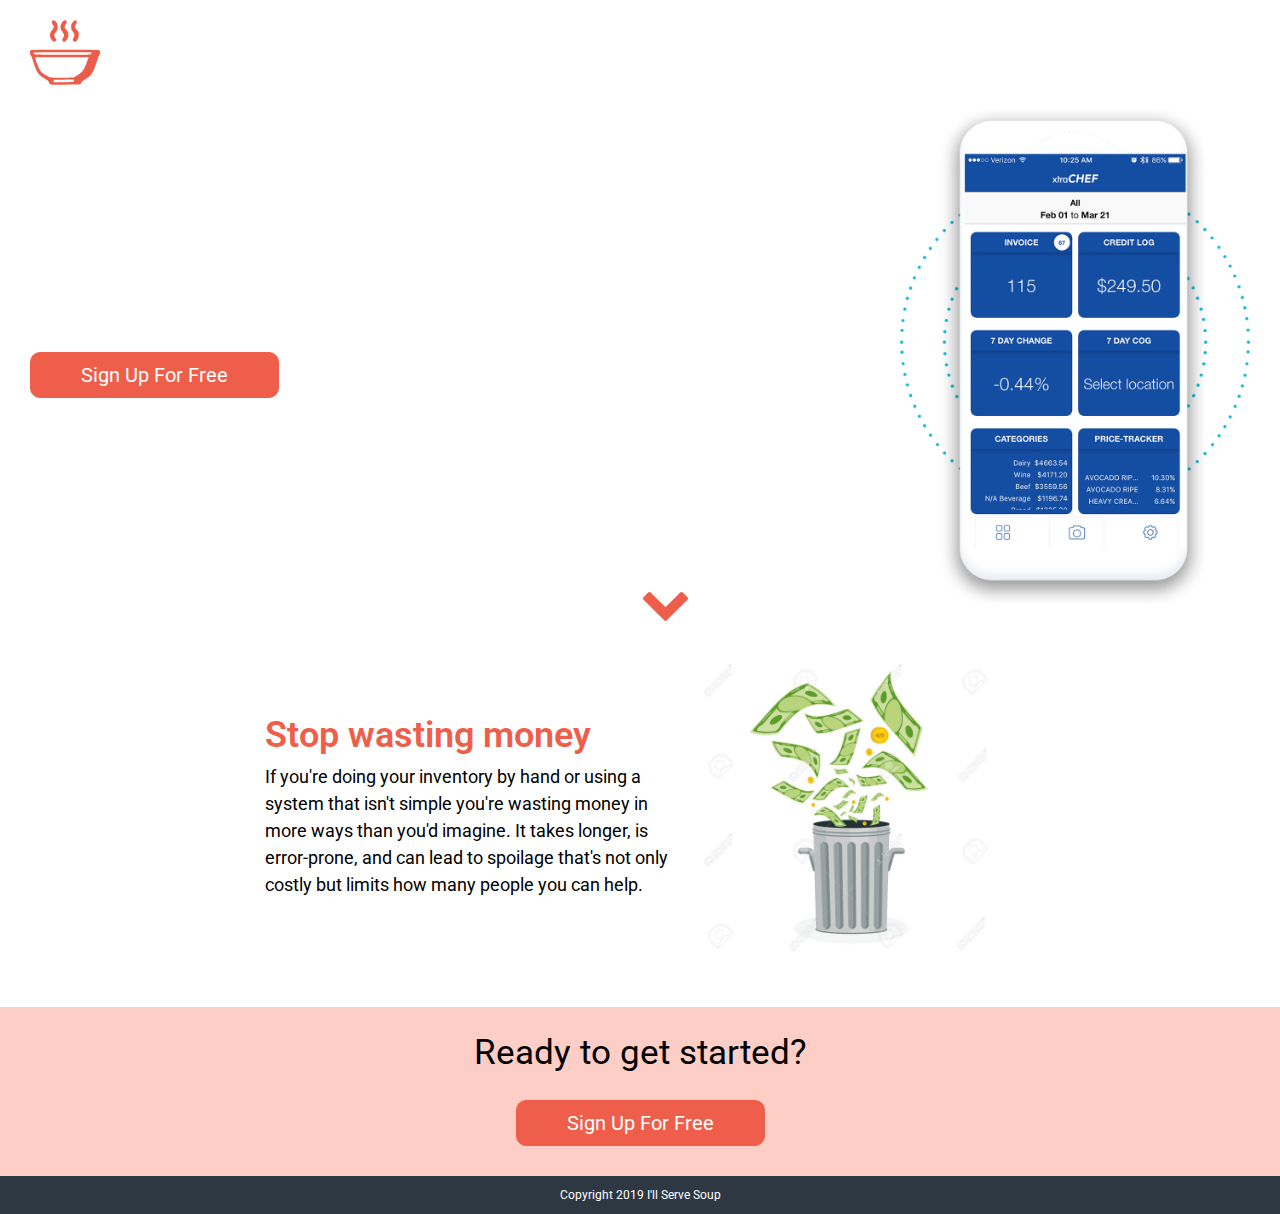
==== volunteer.html @ 3aab84d2 "added back button on volunteer's page" ====
<!DOCTYPE html>

<html lang='en'>
<head>
    <meta charset='utf-8'>
    <meta name='viewport' content="width=device-width, intial-scale=1.0">
    <title>I'll Serve Soup 2 | Volunteers</title>

    <link href="css/index.css" rel="stylesheet">
    <link href="https://fonts.googleapis.com/css?family=Roboto" rel="stylesheet">
    <link rel="stylesheet" href="https://cdnjs.cloudflare.com/ajax/libs/font-awesome/4.7.0/css/font-awesome.min.css">
</head>

<body>
    <div class="container volunteer">

        <!-- Above Fold -->
        <section class='above-fold'>
            <header>
                <div class = 'left'>
                    <div class='logo'>
                            <img src="img/logo.svg" alt="bowl of soup">
                    </div>
            
                    <p>I'll Serve Soup - Volunteers</p>    
                </div>

                <div class = 'right'>
                    <a href = 'index.html'><button button>Back</button></a>
                </div>
            </header>
        
            <section class='hero'>
                <div class='content'>
                    <h1>Looking to volunteer?</h1>
                    
                    <h2>Doing your inventory manually wastes your money, takes a long time, and is never accurate. Digitalizing your inventory is easier than you thought.</h2>
                    
                    <a href='https://ill-serve-soup-2.netlify.com'><button>Sign Up For Free</button></a>  
 
                </div>
                
                <div class='img'>
                    <img src="img/ill-serve-soup-2-mobile.png" alt="preview of our product">
                </div>
            </section>
        </section>

        <!-- Bouncing Arrow -->
        <div class = 'arrow bounce'>
            <a class = 'fa fa-chevron-down' href="#scroll"></a>
        </div>

        <!-- Main Content -->
        <section class='main-content'>
            <div class='how'>
                <div class='first block'>
                    <div class='content'>
                        <h3>Stop wasting money</h3>
                        <p>If you're doing your inventory by hand or using a system that isn't simple you're wasting money in more ways than you'd imagine. It takes longer, is error-prone, and can lead to spoilage that's not only costly but limits how many people you can help.</p>
                    </div>
    
                    <div class="img" id="scroll">
                        <img src="img/money-in-trash.jpg" alt="money going in the trash">
                    </div>
                </div>
            </div>
        </section>

        <!-- CTA -->
        <section class="cta">
            <p>Ready to get started?</p>
            <button>Sign Up For Free</button>
        </section>

        <!-- Footer -->
        <footer>
            <p>Copyright 2019 I'll Serve Soup</p>
        </footer>

    </div>
</body>
</html>
---- css/index.css ----
/* http://meyerweb.com/eric/tools/css/reset/ 
   v2.0 | 20110126
   License: none (public domain)
*/
html,
body,
div,
span,
applet,
object,
iframe,
h1,
h2,
h3,
h4,
h5,
h6,
p,
blockquote,
pre,
a,
abbr,
acronym,
address,
big,
cite,
code,
del,
dfn,
em,
img,
ins,
kbd,
q,
s,
samp,
small,
strike,
strong,
sub,
sup,
tt,
var,
b,
u,
i,
center,
dl,
dt,
dd,
ol,
ul,
li,
fieldset,
form,
label,
legend,
table,
caption,
tbody,
tfoot,
thead,
tr,
th,
td,
article,
aside,
canvas,
details,
embed,
figure,
figcaption,
footer,
header,
hgroup,
menu,
nav,
output,
ruby,
section,
summary,
time,
mark,
audio,
video {
  margin: 0;
  padding: 0;
  border: 0;
  font-size: 100%;
  font: inherit;
  vertical-align: baseline;
}
/* HTML5 display-role reset for older browsers */
article,
aside,
details,
figcaption,
figure,
footer,
header,
hgroup,
menu,
nav,
section {
  display: block;
}
body {
  line-height: 1;
}
ol,
ul {
  list-style: none;
}
blockquote,
q {
  quotes: none;
}
blockquote:before,
blockquote:after,
q:before,
q:after {
  content: '';
  content: none;
}
table {
  border-collapse: collapse;
  border-spacing: 0;
}
* {
  box-sizing: border-box;
  scroll-behavior: smooth;
}
html {
  font-size: 62.5%;
}
h1 {
  font-size: 5rem;
  color: white;
  font-family: Roboto;
}
@media (max-width: 1000px) {
  h1 {
    font-size: 4rem;
  }
}
h2 {
  font-size: 2.5rem;
  font-family: Roboto;
  line-height: 1.5;
}
@media (max-width: 1000px) {
  h2 {
    font-size: 2rem;
  }
}
h3 {
  font-size: 3.6rem;
  font-weight: 600;
  color: #EF5E4A;
  margin-bottom: 10px;
  font-family: Roboto;
}
@media (max-width: 1000px) {
  h3 {
    font-size: 2.88rem;
  }
}
p {
  font-size: 1.8rem;
  line-height: 1.5;
  font-family: Roboto;
}
button {
  font-family: Roboto;
}
.landing-page .above-fold {
  background-image: url("https://i.imgur.com/l6CuvKu.jpg");
}
@media (max-width: 1000px) {
  .landing-page .above-fold {
    height: 530px;
  }
}
@media (max-width: 850px) {
  .landing-page .above-fold {
    height: 830px;
  }
}
.landing-page .above-fold header {
  max-width: 1300px;
  margin: 0 auto;
  display: flex;
  padding: 20px 30px;
  align-items: center;
  justify-content: space-between;
}
@media (max-width: 850px) {
  .landing-page .above-fold header {
    justify-content: center;
  }
}
.landing-page .above-fold header .left {
  display: flex;
  align-items: center;
}
.landing-page .above-fold header .left img {
  width: 70px;
  height: auto;
}
@media (max-width: 1000px) {
  .landing-page .above-fold header .left img {
    width: 50px;
  }
}
@media (max-width: 850px) {
  .landing-page .above-fold header .left img {
    margin-left: 40px;
  }
}
.landing-page .above-fold header .left p {
  color: white;
  margin-left: 20px;
}
@media (max-width: 850px) {
  .landing-page .above-fold header .left p {
    display: none;
  }
}
.landing-page .above-fold header .right button {
  border-radius: 10px;
  color: white;
  background-color: #EF5E4A;
  cursor: pointer;
  border: 1px solid #EF5E4A;
  font-size: 1.4rem;
  border-color: white;
  background: rgba(255, 0, 0, 0);
  padding: 5px 10px;
  margin-right: 95px;
}
@media (max-width: 1000px) {
  .landing-page .above-fold header .right button {
    margin: 0 71px;
  }
}
@media (max-width: 850px) {
  .landing-page .above-fold header .right button {
    margin: 0 40px;
  }
}
.landing-page .above-fold header .right button:focus {
  outline: 0;
}
.landing-page .above-fold .hero {
  max-width: 1300px;
  margin: 0 auto;
  display: flex;
  height: 500px;
  justify-content: space-between;
}
@media (max-width: 1000px) {
  .landing-page .above-fold .hero {
    height: 409px;
  }
}
@media (max-width: 850px) {
  .landing-page .above-fold .hero {
    flex-wrap: wrap;
    overflow: hidden;
    justify-content: center;
    height: 742px;
  }
}
@media (max-width: 600px) {
  .landing-page .above-fold .hero {
    height: 742px;
  }
}
.landing-page .above-fold .hero .content {
  margin: 50px 0 0 30px;
}
@media (max-width: 850px) {
  .landing-page .above-fold .hero .content {
    display: flex;
    justify-content: center;
    flex-wrap: wrap;
    width: 600px;
    margin-left: 0;
    margin: 40px 25px 0 25px;
    text-align: center;
  }
}
.landing-page .above-fold .hero .content h2 {
  color: white;
  margin-top: 30px;
}
.landing-page .above-fold .hero .content button {
  border-radius: 10px;
  color: white;
  background-color: #EF5E4A;
  cursor: pointer;
  border: 1px solid #EF5E4A;
  margin: 40px 0;
  padding: 10px 50px;
  font-size: 2rem;
}
.landing-page .above-fold .hero .content button:hover {
  color: #EF5E4A;
  background-color: white;
}
.landing-page .above-fold .hero .content button:focus {
  outline: 0;
}
.landing-page .above-fold .hero .img {
  max-width: 350px;
  min-width: 350px;
  width: 45%;
  display: flex;
  justify-content: center;
  margin: 0 30px;
}
@media (max-width: 1000px) {
  .landing-page .above-fold .hero .img {
    max-width: 300px;
    min-width: 300px;
  }
}
.landing-page .above-fold .hero .img img {
  width: 100%;
  height: auto;
}
@media (max-width: 850px) {
  .landing-page .above-fold .hero .img img {
    height: 500px;
    width: auto;
  }
}
.landing-page .arrow {
  position: absolute;
  top: 577px;
  left: 50%;
  transform: translate(-50%, -50%);
}
@media (max-width: 1000px) {
  .landing-page .arrow {
    top: 500px;
  }
}
@media (max-width: 850px) {
  .landing-page .arrow {
    top: 800px;
  }
}
@media (max-width: 600px) {
  .landing-page .arrow {
    left: 44.5%;
  }
}
.landing-page .arrow a {
  color: #EF5E4A;
  text-decoration: none;
}
.landing-page .bounce {
  animation: bounce 2s infinite;
  -webkit-animation: bounce 2s infinite;
}
.landing-page infinite {
  animation: bounce 2s infinite;
}
.landing-page .fa {
  font-size: 5rem;
}
@keyframes bounce {
  0%,
  20%,
  50%,
  80%,
  100% {
    transform: translateY(0);
  }
  40% {
    transform: translateY(-15px);
  }
  60% {
    transform: translateY(-7.5px);
  }
}
.landing-page .main-content {
  max-width: 800px;
  width: 100%;
  margin: 0 auto;
}
.landing-page .main-content .how .block {
  margin: 50px 25px;
}
.landing-page .main-content .how .first {
  display: flex;
}
@media (max-width: 600px) {
  .landing-page .main-content .how .first {
    flex-direction: column;
    align-items: center;
  }
}
.landing-page .main-content .how .first .content {
  width: 55%;
  padding-top: 60px;
}
@media (max-width: 600px) {
  .landing-page .main-content .how .first .content {
    order: 1;
    width: 100%;
    text-align: center;
    padding-top: 30px;
  }
}
.landing-page .main-content .how .first .img {
  width: 45%;
  display: flex;
  justify-content: center;
}
@media (max-width: 600px) {
  .landing-page .main-content .how .first .img {
    margin-right: 23px;
  }
}
.landing-page .main-content .how .first .img img {
  width: auto;
  height: 300px;
}
@media (max-width: 1000px) {
  .landing-page .main-content .how .first .img img {
    height: 250px;
  }
}
.landing-page .main-content .how .second {
  display: flex;
}
@media (max-width: 600px) {
  .landing-page .main-content .how .second {
    flex-direction: column;
    align-items: center;
  }
}
.landing-page .main-content .how .second .content {
  order: 2;
  width: 55%;
  padding: 20px 0 0 40px;
}
@media (max-width: 600px) {
  .landing-page .main-content .how .second .content {
    width: 100%;
    text-align: center;
    padding: 30px 0 0 0;
  }
}
.landing-page .main-content .how .second .img {
  width: 45%;
  display: flex;
  justify-content: center;
}
.landing-page .main-content .how .second .img img {
  width: auto;
  height: 250px;
}
@media (max-width: 1000px) {
  .landing-page .main-content .how .second .img img {
    height: 208px;
  }
}
.landing-page .main-content .how .third {
  display: flex;
  margin-bottom: 75px;
}
@media (max-width: 600px) {
  .landing-page .main-content .how .third {
    flex-direction: column;
    align-items: center;
  }
}
.landing-page .main-content .how .third .content {
  width: 55%;
  padding-top: 55px;
}
@media (max-width: 600px) {
  .landing-page .main-content .how .third .content {
    order: 1;
    width: 100%;
    text-align: center;
    padding-top: 30px;
  }
}
.landing-page .main-content .how .third .img {
  width: 45%;
  display: flex;
  justify-content: center;
}
.landing-page .main-content .how .third .img img {
  width: auto;
  height: 250px;
}
@media (max-width: 1000px) {
  .landing-page .main-content .how .third .img img {
    height: 208px;
  }
}
.landing-page .cta {
  display: flex;
  justify-content: center;
  align-items: center;
  padding: 20px 0 10px 0;
  background: #FDCEC6;
  flex-direction: column;
}
.landing-page .cta p {
  font-size: 3.5rem;
  font-weight: 600px;
  margin: 0 25px;
}
@media (max-width: 850px) {
  .landing-page .cta p {
    text-align: center;
  }
}
.landing-page .cta button {
  border-radius: 10px;
  color: white;
  background-color: #EF5E4A;
  cursor: pointer;
  border: 1px solid #EF5E4A;
  margin: 20px 0;
  padding: 10px 50px;
  font-size: 2rem;
}
.landing-page .cta button:hover {
  color: #EF5E4A;
  background-color: white;
}
.landing-page .cta button:focus {
  outline: 0;
}
.landing-page footer {
  display: flex;
  justify-content: center;
  padding: 10px 0;
  background: #2e3842;
  color: white;
}
.landing-page footer p {
  font-size: 1.2rem;
}
.volunteer .above-fold {
  background-image: url("https://i.imgur.com/l6CuvKu.jpg");
}
@media (max-width: 1000px) {
  .volunteer .above-fold {
    height: 530px;
  }
}
@media (max-width: 850px) {
  .volunteer .above-fold {
    height: 830px;
  }
}
.volunteer .above-fold header {
  max-width: 1300px;
  margin: 0 auto;
  display: flex;
  padding: 20px 30px;
  align-items: center;
  justify-content: space-between;
}
@media (max-width: 850px) {
  .volunteer .above-fold header {
    justify-content: center;
    padding-bottom: 0;
  }
}
.volunteer .above-fold header .left {
  display: flex;
  align-items: center;
}
.volunteer .above-fold header .left img {
  width: 70px;
  height: auto;
}
@media (max-width: 1000px) {
  .volunteer .above-fold header .left img {
    width: 50px;
  }
}
.volunteer .above-fold header .left p {
  color: white;
  margin-left: 20px;
  text-align: center;
}
@media (max-width: 850px) {
  .volunteer .above-fold header .left p {
    display: none;
  }
}
.volunteer .above-fold header .right button {
  border-radius: 10px;
  color: white;
  background-color: #EF5E4A;
  cursor: pointer;
  border: 1px solid #EF5E4A;
  font-size: 1.4rem;
  border-color: white;
  background: rgba(255, 0, 0, 0);
  padding: 5px 10px;
  margin-right: 148px;
}
@media (max-width: 1000px) {
  .volunteer .above-fold header .right button {
    margin: 0 125px;
  }
}
@media (max-width: 850px) {
  .volunteer .above-fold header .right button {
    margin: 0 40px;
  }
}
.volunteer .above-fold header .right button:focus {
  outline: 0;
}
.volunteer .above-fold .hero {
  max-width: 1300px;
  margin: 0 auto;
  display: flex;
  height: 500px;
  justify-content: space-between;
}
@media (max-width: 1000px) {
  .volunteer .above-fold .hero {
    height: 409px;
  }
}
@media (max-width: 850px) {
  .volunteer .above-fold .hero {
    flex-wrap: wrap;
    overflow: hidden;
    justify-content: center;
    height: 762px;
  }
}
.volunteer .above-fold .hero .content {
  margin: 50px 0 0 30px;
}
@media (max-width: 850px) {
  .volunteer .above-fold .hero .content {
    display: flex;
    justify-content: center;
    flex-wrap: wrap;
    width: 600px;
    margin-left: 0;
    margin: 40px 25px 0 25px;
    text-align: center;
  }
}
.volunteer .above-fold .hero .content h2 {
  color: white;
  margin-top: 30px;
}
.volunteer .above-fold .hero .content button {
  border-radius: 10px;
  color: white;
  background-color: #EF5E4A;
  cursor: pointer;
  border: 1px solid #EF5E4A;
  margin: 40px 0;
  padding: 10px 50px;
  font-size: 2rem;
}
.volunteer .above-fold .hero .content button:hover {
  color: #EF5E4A;
  background-color: white;
}
.volunteer .above-fold .hero .content button:focus {
  outline: 0;
}
.volunteer .above-fold .hero .img {
  max-width: 350px;
  min-width: 350px;
  width: 45%;
  display: flex;
  justify-content: center;
  margin: 0 30px;
}
@media (max-width: 1000px) {
  .volunteer .above-fold .hero .img {
    max-width: 300px;
    min-width: 300px;
  }
}
.volunteer .above-fold .hero .img img {
  width: 100%;
  height: auto;
}
@media (max-width: 850px) {
  .volunteer .above-fold .hero .img img {
    height: 500px;
    width: auto;
  }
}
.volunteer .arrow {
  position: absolute;
  top: 577px;
  left: 50%;
}
@media (max-width: 1000px) {
  .volunteer .arrow {
    top: 500px;
  }
}
@media (max-width: 850px) {
  .volunteer .arrow {
    top: 800px;
  }
}
.volunteer .arrow a {
  color: #EF5E4A;
  text-decoration: none;
}
.volunteer .bounce {
  animation: bounce 2s infinite;
  -webkit-animation: bounce 2s infinite;
}
.volunteer infinite {
  animation: bounce 2s infinite;
}
.volunteer .fa {
  font-size: 5rem;
}
@keyframes bounce {
  0%,
  20%,
  50%,
  80%,
  100% {
    transform: translateY(0);
  }
  40% {
    transform: translateY(-15px);
  }
  60% {
    transform: translateY(-7.5px);
  }
}
.volunteer .main-content {
  max-width: 800px;
  width: 100%;
  margin: 0 auto;
}
.volunteer .main-content .how .block {
  margin: 50px 25px;
}
.volunteer .main-content .how .first {
  display: flex;
}
@media (max-width: 600px) {
  .volunteer .main-content .how .first {
    flex-direction: column;
    align-items: center;
  }
}
.volunteer .main-content .how .first .content {
  width: 55%;
  padding-top: 60px;
}
@media (max-width: 600px) {
  .volunteer .main-content .how .first .content {
    order: 1;
    width: 100%;
    text-align: center;
    padding-top: 30px;
  }
}
.volunteer .main-content .how .first .img {
  width: 45%;
  display: flex;
  justify-content: center;
}
@media (max-width: 600px) {
  .volunteer .main-content .how .first .img {
    margin-right: 23px;
  }
}
.volunteer .main-content .how .first .img img {
  width: auto;
  height: 300px;
}
@media (max-width: 1000px) {
  .volunteer .main-content .how .first .img img {
    height: 250px;
  }
}
.volunteer .cta {
  display: flex;
  justify-content: center;
  align-items: center;
  padding: 20px 0 10px 0;
  background: #FDCEC6;
  flex-direction: column;
}
.volunteer .cta p {
  font-size: 3.5rem;
  font-weight: 600px;
  margin: 0 25px;
}
@media (max-width: 850px) {
  .volunteer .cta p {
    text-align: center;
  }
}
.volunteer .cta button {
  border-radius: 10px;
  color: white;
  background-color: #EF5E4A;
  cursor: pointer;
  border: 1px solid #EF5E4A;
  margin: 20px 0;
  padding: 10px 50px;
  font-size: 2rem;
}
.volunteer .cta button:hover {
  color: #EF5E4A;
  background-color: white;
}
.volunteer .cta button:focus {
  outline: 0;
}
.volunteer footer {
  display: flex;
  justify-content: center;
  padding: 10px 0;
  background: #2e3842;
  color: white;
}
.volunteer footer p {
  font-size: 1.2rem;
}
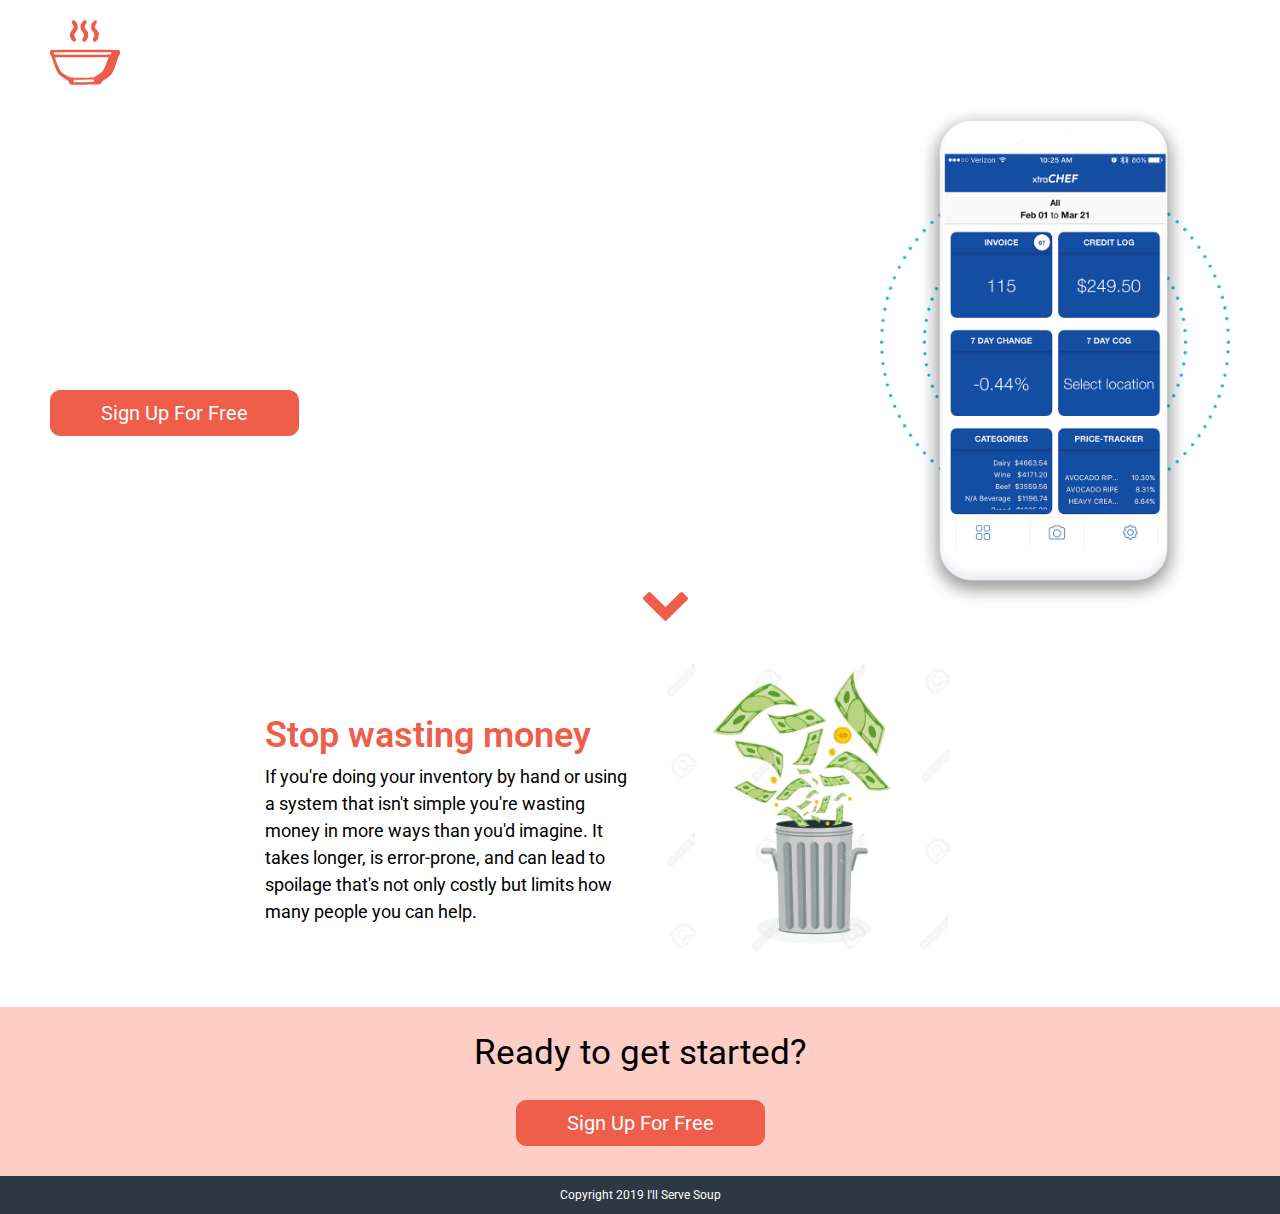
==== commit 0a31cf6b: "changed button hover effect - color and scale" ====
--- a/volunteer.html
+++ b/volunteer.html
@@ -9,6 +9,8 @@
     <link href="css/index.css" rel="stylesheet">
     <link href="https://fonts.googleapis.com/css?family=Roboto" rel="stylesheet">
     <link rel="stylesheet" href="https://cdnjs.cloudflare.com/ajax/libs/font-awesome/4.7.0/css/font-awesome.min.css">
+
+    <script src = './js/header.js' async></script>
 </head>
 
 <body>
--- a/css/index.css
+++ b/css/index.css
@@ -190,7 +190,7 @@
   max-width: 1300px;
   margin: 0 auto;
   display: flex;
-  padding: 20px 30px;
+  padding: 20px 50px;
   align-items: center;
   justify-content: space-between;
 }
@@ -235,8 +235,12 @@
   font-size: 1.4rem;
   border-color: white;
   background: rgba(255, 0, 0, 0);
-  padding: 5px 10px;
+  padding: 5px 15px;
   margin-right: 95px;
+}
+.landing-page .above-fold header .right button:hover {
+  background: #000000;
+  transform: scale(0.98);
 }
 @media (max-width: 1000px) {
   .landing-page .above-fold header .right button {
@@ -277,7 +281,7 @@
   }
 }
 .landing-page .above-fold .hero .content {
-  margin: 50px 0 0 30px;
+  margin: 50px 0 0 50px;
 }
 @media (max-width: 850px) {
   .landing-page .above-fold .hero .content {
@@ -305,8 +309,8 @@
   font-size: 2rem;
 }
 .landing-page .above-fold .hero .content button:hover {
-  color: #EF5E4A;
-  background-color: white;
+  background-color: #ec3b23;
+  transform: scale(0.98);
 }
 .landing-page .above-fold .hero .content button:focus {
   outline: 0;
@@ -317,7 +321,7 @@
   width: 45%;
   display: flex;
   justify-content: center;
-  margin: 0 30px;
+  margin: 0 50px;
 }
 @media (max-width: 1000px) {
   .landing-page .above-fold .hero .img {
@@ -403,7 +407,7 @@
   }
 }
 .landing-page .main-content .how .first .content {
-  width: 55%;
+  width: 50%;
   padding-top: 60px;
 }
 @media (max-width: 600px) {
@@ -479,7 +483,7 @@
   }
 }
 .landing-page .main-content .how .third .content {
-  width: 55%;
+  width: 50%;
   padding-top: 55px;
 }
 @media (max-width: 600px) {
@@ -533,8 +537,8 @@
   font-size: 2rem;
 }
 .landing-page .cta button:hover {
-  color: #EF5E4A;
-  background-color: white;
+  background-color: #ec3b23;
+  transform: scale(0.98);
 }
 .landing-page .cta button:focus {
   outline: 0;
@@ -566,7 +570,7 @@
   max-width: 1300px;
   margin: 0 auto;
   display: flex;
-  padding: 20px 30px;
+  padding: 20px 50px;
   align-items: center;
   justify-content: space-between;
 }
@@ -608,12 +612,17 @@
   font-size: 1.4rem;
   border-color: white;
   background: rgba(255, 0, 0, 0);
-  padding: 5px 10px;
-  margin-right: 148px;
+  padding: 5px 15px;
+  margin-right: 140px;
+}
+.volunteer .above-fold header .right button:hover {
+  background: #000000;
+  transform: scale(0.98);
 }
 @media (max-width: 1000px) {
   .volunteer .above-fold header .right button {
     margin: 0 125px;
+    margin-right: 118px;
   }
 }
 @media (max-width: 850px) {
@@ -645,7 +654,7 @@
   }
 }
 .volunteer .above-fold .hero .content {
-  margin: 50px 0 0 30px;
+  margin: 50px 0 0 50px;
 }
 @media (max-width: 850px) {
   .volunteer .above-fold .hero .content {
@@ -673,8 +682,8 @@
   font-size: 2rem;
 }
 .volunteer .above-fold .hero .content button:hover {
-  color: #EF5E4A;
-  background-color: white;
+  background-color: #ec3b23;
+  transform: scale(0.98);
 }
 .volunteer .above-fold .hero .content button:focus {
   outline: 0;
@@ -685,7 +694,7 @@
   width: 45%;
   display: flex;
   justify-content: center;
-  margin: 0 30px;
+  margin: 0 50px;
 }
 @media (max-width: 1000px) {
   .volunteer .above-fold .hero .img {
@@ -765,7 +774,7 @@
   }
 }
 .volunteer .main-content .how .first .content {
-  width: 55%;
+  width: 50%;
   padding-top: 60px;
 }
 @media (max-width: 600px) {
@@ -824,8 +833,8 @@
   font-size: 2rem;
 }
 .volunteer .cta button:hover {
-  color: #EF5E4A;
-  background-color: white;
+  background-color: #ec3b23;
+  transform: scale(0.98);
 }
 .volunteer .cta button:focus {
   outline: 0;
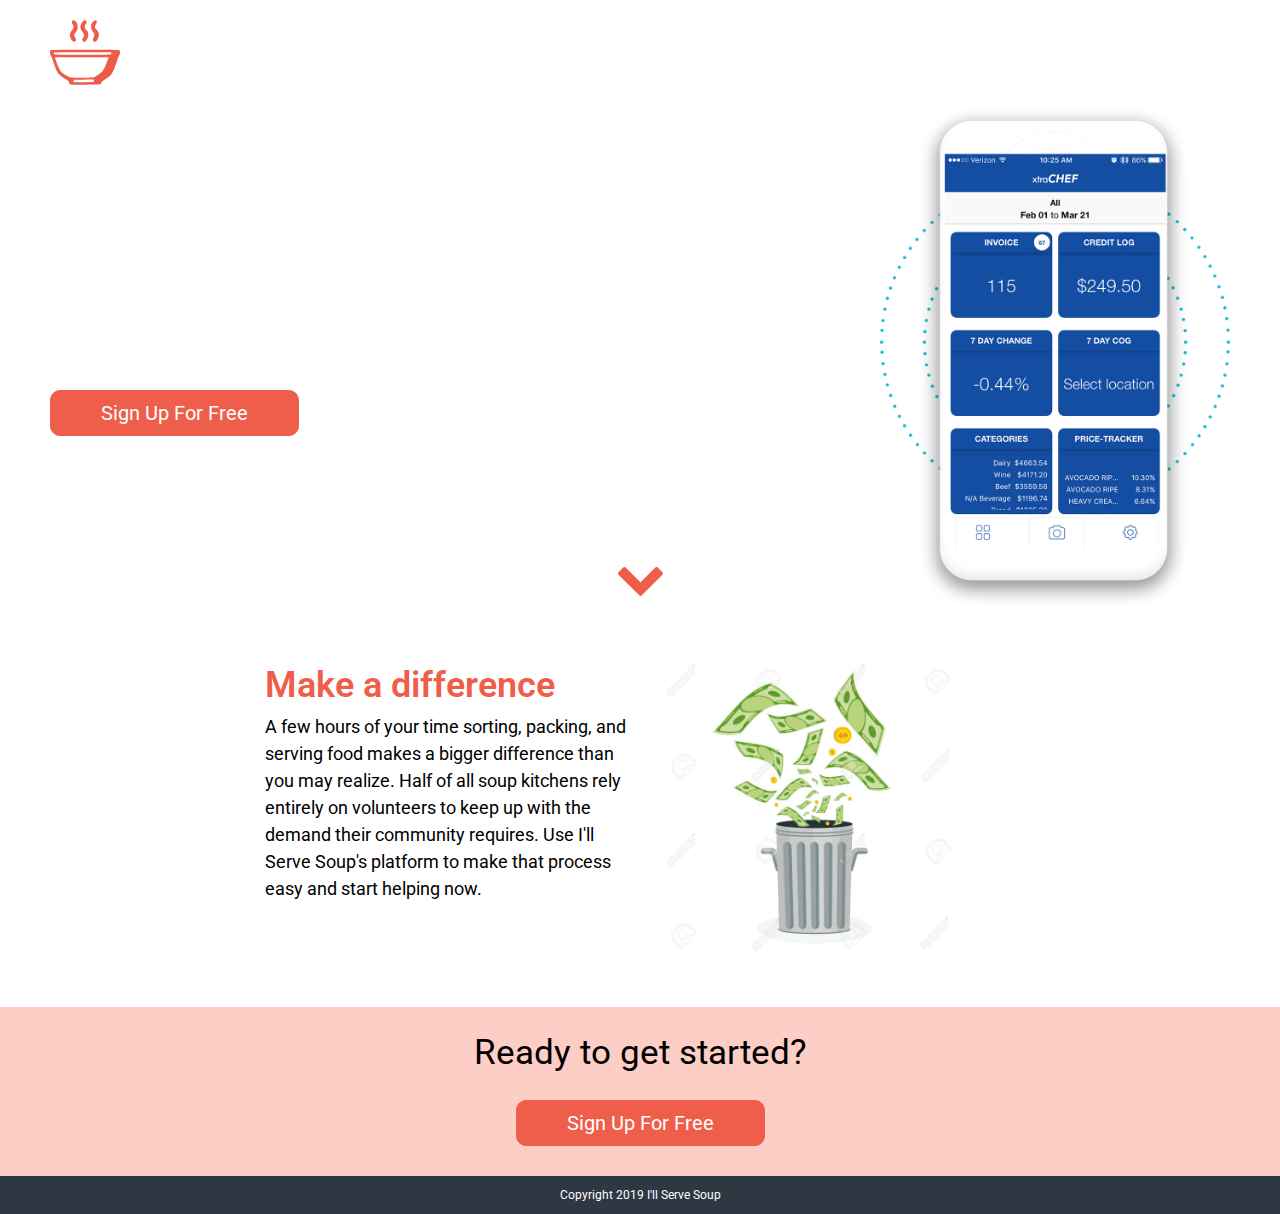
==== commit 37ce6bfb: "updated volunteer page text" ====
--- a/volunteer.html
+++ b/volunteer.html
@@ -36,7 +36,7 @@
                 <div class='content'>
                     <h1>Looking to volunteer?</h1>
                     
-                    <h2>Doing your inventory manually wastes your money, takes a long time, and is never accurate. Digitalizing your inventory is easier than you thought.</h2>
+                    <h2>One of the biggest challenges facing soup kitchens is finding volunteers. You can make a big difference in your community by donating even a couple hours of your time.</h2>
                     
                     <a href='https://ill-serve-soup-2.netlify.com'><button>Sign Up For Free</button></a>  
  
@@ -58,8 +58,8 @@
             <div class='how'>
                 <div class='first block'>
                     <div class='content'>
-                        <h3>Stop wasting money</h3>
-                        <p>If you're doing your inventory by hand or using a system that isn't simple you're wasting money in more ways than you'd imagine. It takes longer, is error-prone, and can lead to spoilage that's not only costly but limits how many people you can help.</p>
+                        <h3>Make a difference</h3>
+                        <p>A few hours of your time sorting, packing, and serving food makes a bigger difference than you may realize. Half of all soup kitchens rely entirely on volunteers to keep up with the demand their community requires. Use I'll Serve Soup's platform to make that process easy and start helping now.</p>
                     </div>
     
                     <div class="img" id="scroll">
@@ -72,7 +72,7 @@
         <!-- CTA -->
         <section class="cta">
             <p>Ready to get started?</p>
-            <button>Sign Up For Free</button>
+            <a href='https://ill-serve-soup-2.netlify.com'><button>Sign Up For Free</button></a>
         </section>
 
         <!-- Footer -->
--- a/css/index.css
+++ b/css/index.css
@@ -197,6 +197,7 @@
 @media (max-width: 850px) {
   .landing-page .above-fold header {
     justify-content: center;
+    padding-bottom: 0;
   }
 }
 .landing-page .above-fold header .left {
@@ -240,7 +241,15 @@
 }
 .landing-page .above-fold header .right button:hover {
   background: #000000;
-  transform: scale(0.98);
+}
+.landing-page .above-fold header .right button:active {
+  transition-duration: 0.6s;
+  transition: all 0.6s ease-out;
+  box-shadow: 0 3px 15px -2px rgba(0, 0, 0, 0.85);
+  transform: scale(0.9);
+}
+.landing-page .above-fold header .right button:focus {
+  outline: 0;
 }
 @media (max-width: 1000px) {
   .landing-page .above-fold header .right button {
@@ -251,9 +260,6 @@
   .landing-page .above-fold header .right button {
     margin: 0 40px;
   }
-}
-.landing-page .above-fold header .right button:focus {
-  outline: 0;
 }
 .landing-page .above-fold .hero {
   max-width: 1300px;
@@ -272,12 +278,7 @@
     flex-wrap: wrap;
     overflow: hidden;
     justify-content: center;
-    height: 742px;
-  }
-}
-@media (max-width: 600px) {
-  .landing-page .above-fold .hero {
-    height: 742px;
+    height: 761px;
   }
 }
 .landing-page .above-fold .hero .content {
@@ -310,7 +311,12 @@
 }
 .landing-page .above-fold .hero .content button:hover {
   background-color: #ec3b23;
-  transform: scale(0.98);
+}
+.landing-page .above-fold .hero .content button:active {
+  transition-duration: 0.6s;
+  transition: all 0.6s ease-out;
+  box-shadow: 0 3px 15px -2px rgba(0, 0, 0, 0.85);
+  transform: scale(0.9);
 }
 .landing-page .above-fold .hero .content button:focus {
   outline: 0;
@@ -355,12 +361,7 @@
     top: 800px;
   }
 }
-@media (max-width: 600px) {
-  .landing-page .arrow {
-    left: 44.5%;
-  }
-}
-.landing-page .arrow a {
+.landing-page a {
   color: #EF5E4A;
   text-decoration: none;
 }
@@ -538,7 +539,12 @@
 }
 .landing-page .cta button:hover {
   background-color: #ec3b23;
-  transform: scale(0.98);
+}
+.landing-page .cta button:active {
+  transition-duration: 0.6s;
+  transition: all 0.6s ease-out;
+  box-shadow: 0 3px 15px -2px rgba(0, 0, 0, 0.85);
+  transform: scale(0.9);
 }
 .landing-page .cta button:focus {
   outline: 0;
@@ -596,7 +602,6 @@
 .volunteer .above-fold header .left p {
   color: white;
   margin-left: 20px;
-  text-align: center;
 }
 @media (max-width: 850px) {
   .volunteer .above-fold header .left p {
@@ -617,7 +622,15 @@
 }
 .volunteer .above-fold header .right button:hover {
   background: #000000;
-  transform: scale(0.98);
+}
+.volunteer .above-fold header .right button:active {
+  transition-duration: 0.6s;
+  transition: all 0.6s ease-out;
+  box-shadow: 0 3px 15px -2px rgba(0, 0, 0, 0.85);
+  transform: scale(0.9);
+}
+.volunteer .above-fold header .right button:focus {
+  outline: 0;
 }
 @media (max-width: 1000px) {
   .volunteer .above-fold header .right button {
@@ -629,9 +642,6 @@
   .volunteer .above-fold header .right button {
     margin: 0 40px;
   }
-}
-.volunteer .above-fold header .right button:focus {
-  outline: 0;
 }
 .volunteer .above-fold .hero {
   max-width: 1300px;
@@ -650,7 +660,7 @@
     flex-wrap: wrap;
     overflow: hidden;
     justify-content: center;
-    height: 762px;
+    height: 761px;
   }
 }
 .volunteer .above-fold .hero .content {
@@ -683,7 +693,12 @@
 }
 .volunteer .above-fold .hero .content button:hover {
   background-color: #ec3b23;
-  transform: scale(0.98);
+}
+.volunteer .above-fold .hero .content button:active {
+  transition-duration: 0.6s;
+  transition: all 0.6s ease-out;
+  box-shadow: 0 3px 15px -2px rgba(0, 0, 0, 0.85);
+  transform: scale(0.9);
 }
 .volunteer .above-fold .hero .content button:focus {
   outline: 0;
@@ -716,6 +731,7 @@
   position: absolute;
   top: 577px;
   left: 50%;
+  transform: translate(-50%, -50%);
 }
 @media (max-width: 1000px) {
   .volunteer .arrow {
@@ -775,7 +791,7 @@
 }
 .volunteer .main-content .how .first .content {
   width: 50%;
-  padding-top: 60px;
+  padding-top: 10px;
 }
 @media (max-width: 600px) {
   .volunteer .main-content .how .first .content {
@@ -834,7 +850,12 @@
 }
 .volunteer .cta button:hover {
   background-color: #ec3b23;
-  transform: scale(0.98);
+}
+.volunteer .cta button:active {
+  transition-duration: 0.6s;
+  transition: all 0.6s ease-out;
+  box-shadow: 0 3px 15px -2px rgba(0, 0, 0, 0.85);
+  transform: scale(0.9);
 }
 .volunteer .cta button:focus {
   outline: 0;
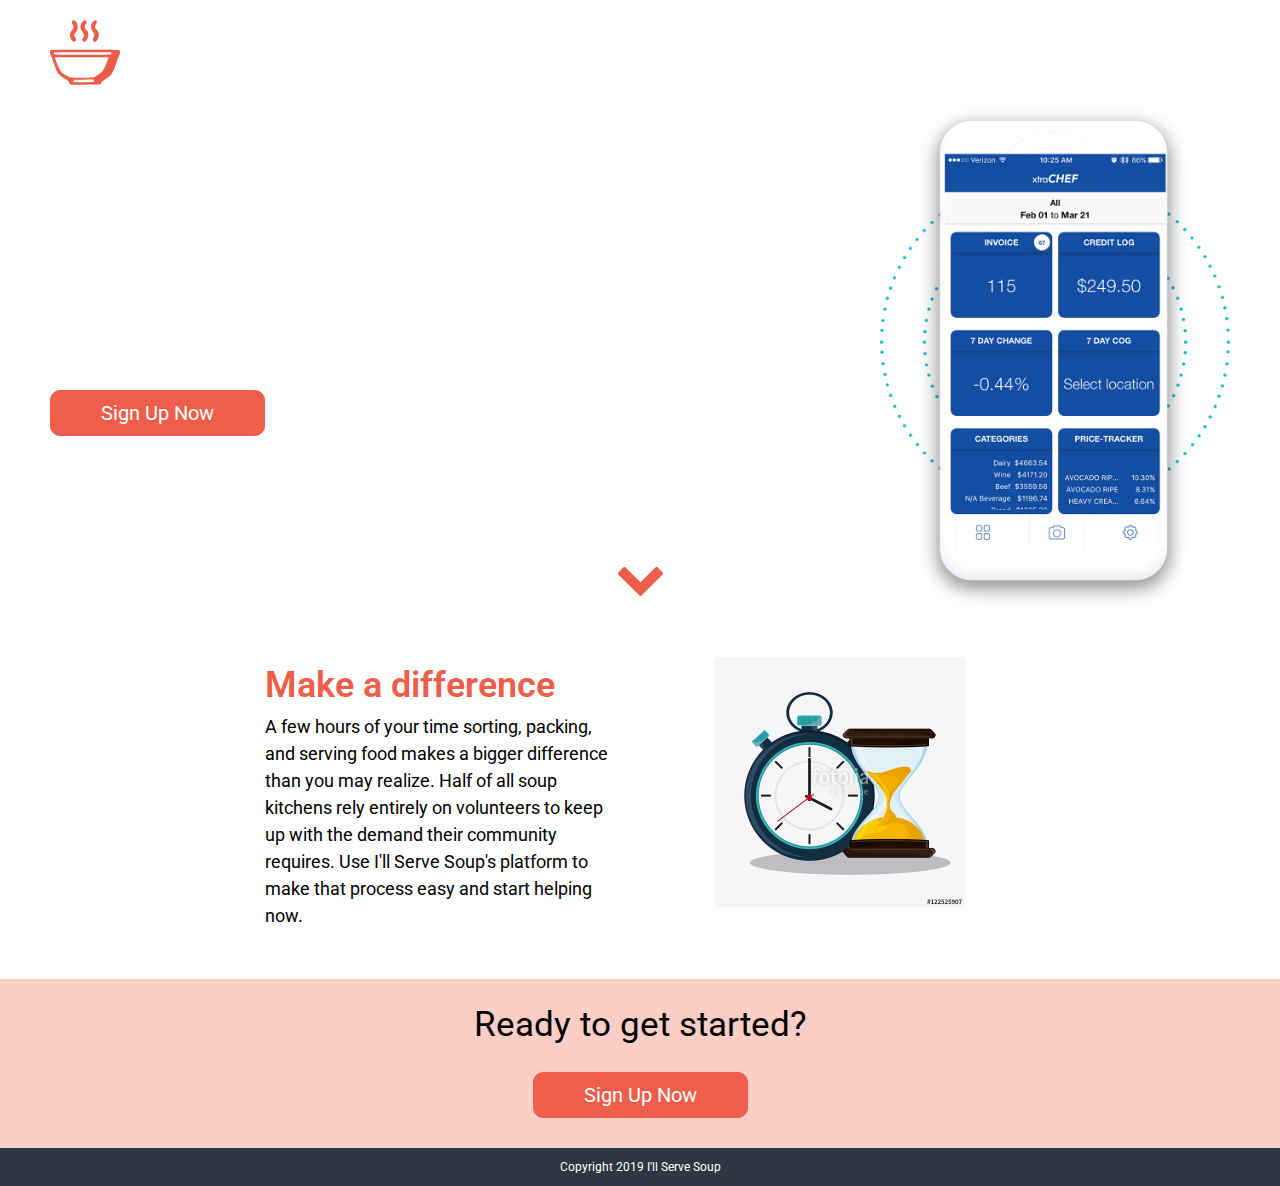
==== commit fca05829: "changed volunteer page main content pic" ====
--- a/volunteer.html
+++ b/volunteer.html
@@ -38,7 +38,7 @@
                     
                     <h2>One of the biggest challenges facing soup kitchens is finding volunteers. You can make a big difference in your community by donating even a couple hours of your time.</h2>
                     
-                    <a href='https://ill-serve-soup-2.netlify.com'><button>Sign Up For Free</button></a>  
+                    <a href='https://ill-serve-soup-2.netlify.com'><button>Sign Up Now</button></a>  
  
                 </div>
                 
@@ -63,7 +63,7 @@
                     </div>
     
                     <div class="img" id="scroll">
-                        <img src="img/money-in-trash.jpg" alt="money going in the trash">
+                        <img src="img/wasting-time.jpg" alt="money going in the trash">
                     </div>
                 </div>
             </div>
@@ -72,7 +72,7 @@
         <!-- CTA -->
         <section class="cta">
             <p>Ready to get started?</p>
-            <a href='https://ill-serve-soup-2.netlify.com'><button>Sign Up For Free</button></a>
+            <a href='https://ill-serve-soup-2.netlify.com'><button>Sign Up Now</button></a>
         </section>
 
         <!-- Footer -->
--- a/css/index.css
+++ b/css/index.css
@@ -802,9 +802,10 @@
   }
 }
 .volunteer .main-content .how .first .img {
-  width: 45%;
-  display: flex;
-  justify-content: center;
+  width: 50%;
+  display: flex;
+  justify-content: center;
+  margin-left: 50px;
 }
 @media (max-width: 600px) {
   .volunteer .main-content .how .first .img {
@@ -813,11 +814,11 @@
 }
 .volunteer .main-content .how .first .img img {
   width: auto;
-  height: 300px;
+  height: 250px;
 }
 @media (max-width: 1000px) {
   .volunteer .main-content .how .first .img img {
-    height: 250px;
+    height: 208px;
   }
 }
 .volunteer .cta {
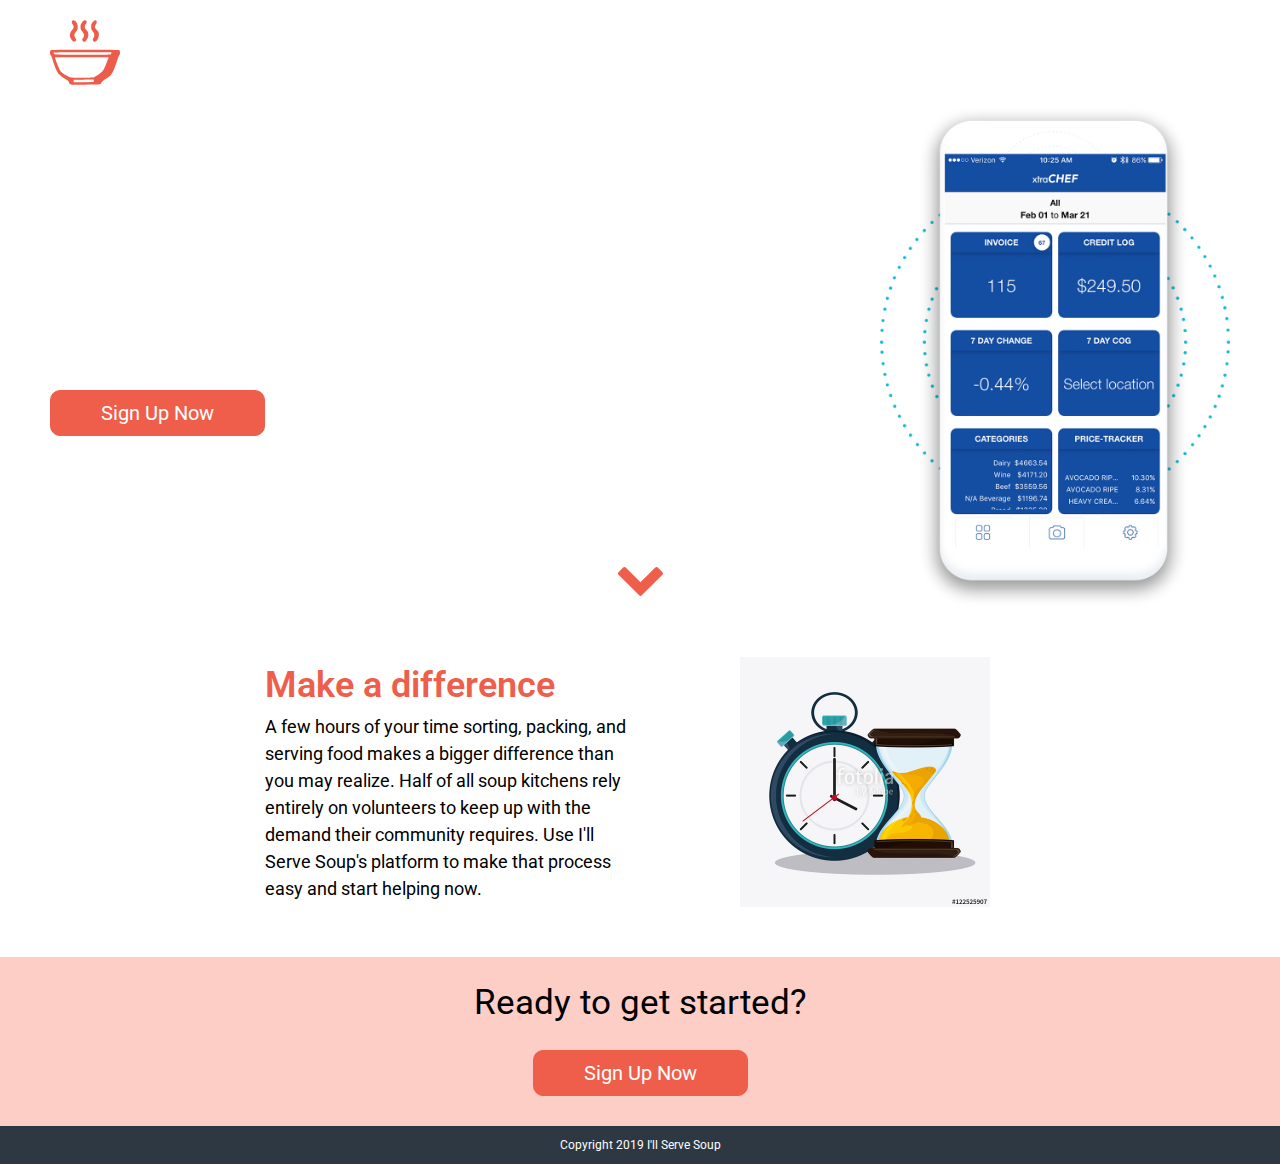
==== commit 983502e4: "added typewriter effect to volunteer page" ====
--- a/volunteer.html
+++ b/volunteer.html
@@ -3,14 +3,15 @@
 <html lang='en'>
 <head>
     <meta charset='utf-8'>
-    <meta name='viewport' content="width=device-width, intial-scale=1.0">
+    <meta name='viewport' content="width=device-width">
     <title>I'll Serve Soup 2 | Volunteers</title>
 
     <link href="css/index.css" rel="stylesheet">
     <link href="https://fonts.googleapis.com/css?family=Roboto" rel="stylesheet">
     <link rel="stylesheet" href="https://cdnjs.cloudflare.com/ajax/libs/font-awesome/4.7.0/css/font-awesome.min.css">
 
-    <script src = './js/header.js' async></script>
+    <script src="js/typewriter.js" async></script>
+    <script src="js/header-volunteer-page.js" async></script>
 </head>
 
 <body>
@@ -34,7 +35,7 @@
         
             <section class='hero'>
                 <div class='content'>
-                    <h1>Looking to volunteer?</h1>
+                    <h1>Looking to <span id='app'></span></h1>
                     
                     <h2>One of the biggest challenges facing soup kitchens is finding volunteers. You can make a big difference in your community by donating even a couple hours of your time.</h2>
                     
--- a/css/index.css
+++ b/css/index.css
@@ -802,14 +802,13 @@
   }
 }
 .volunteer .main-content .how .first .img {
-  width: 50%;
   display: flex;
   justify-content: center;
-  margin-left: 50px;
+  margin-left: 100px;
 }
 @media (max-width: 600px) {
   .volunteer .main-content .how .first .img {
-    margin-right: 23px;
+    margin-left: 0;
   }
 }
 .volunteer .main-content .how .first .img img {
@@ -871,3 +870,46 @@
 .volunteer footer p {
   font-size: 1.2rem;
 }
+/*Add custom cursor so it auto inherits font styles*/
+.typed::after {
+  content: '|';
+  display: inline;
+  -webkit-animation: blink 0.7s infinite;
+  -moz-animation: blink 0.7s infinite;
+  animation: blink 0.7s infinite;
+}
+/*Removes cursor that comes with typed.js*/
+/*Custom cursor animation*/
+@keyframes blink {
+  0% {
+    opacity: 1;
+  }
+  50% {
+    opacity: 0;
+  }
+  100% {
+    opacity: 1;
+  }
+}
+@-webkit-keyframes blink {
+  0% {
+    opacity: 1;
+  }
+  50% {
+    opacity: 0;
+  }
+  100% {
+    opacity: 1;
+  }
+}
+@-moz-keyframes blink {
+  0% {
+    opacity: 1;
+  }
+  50% {
+    opacity: 0;
+  }
+  100% {
+    opacity: 1;
+  }
+}
